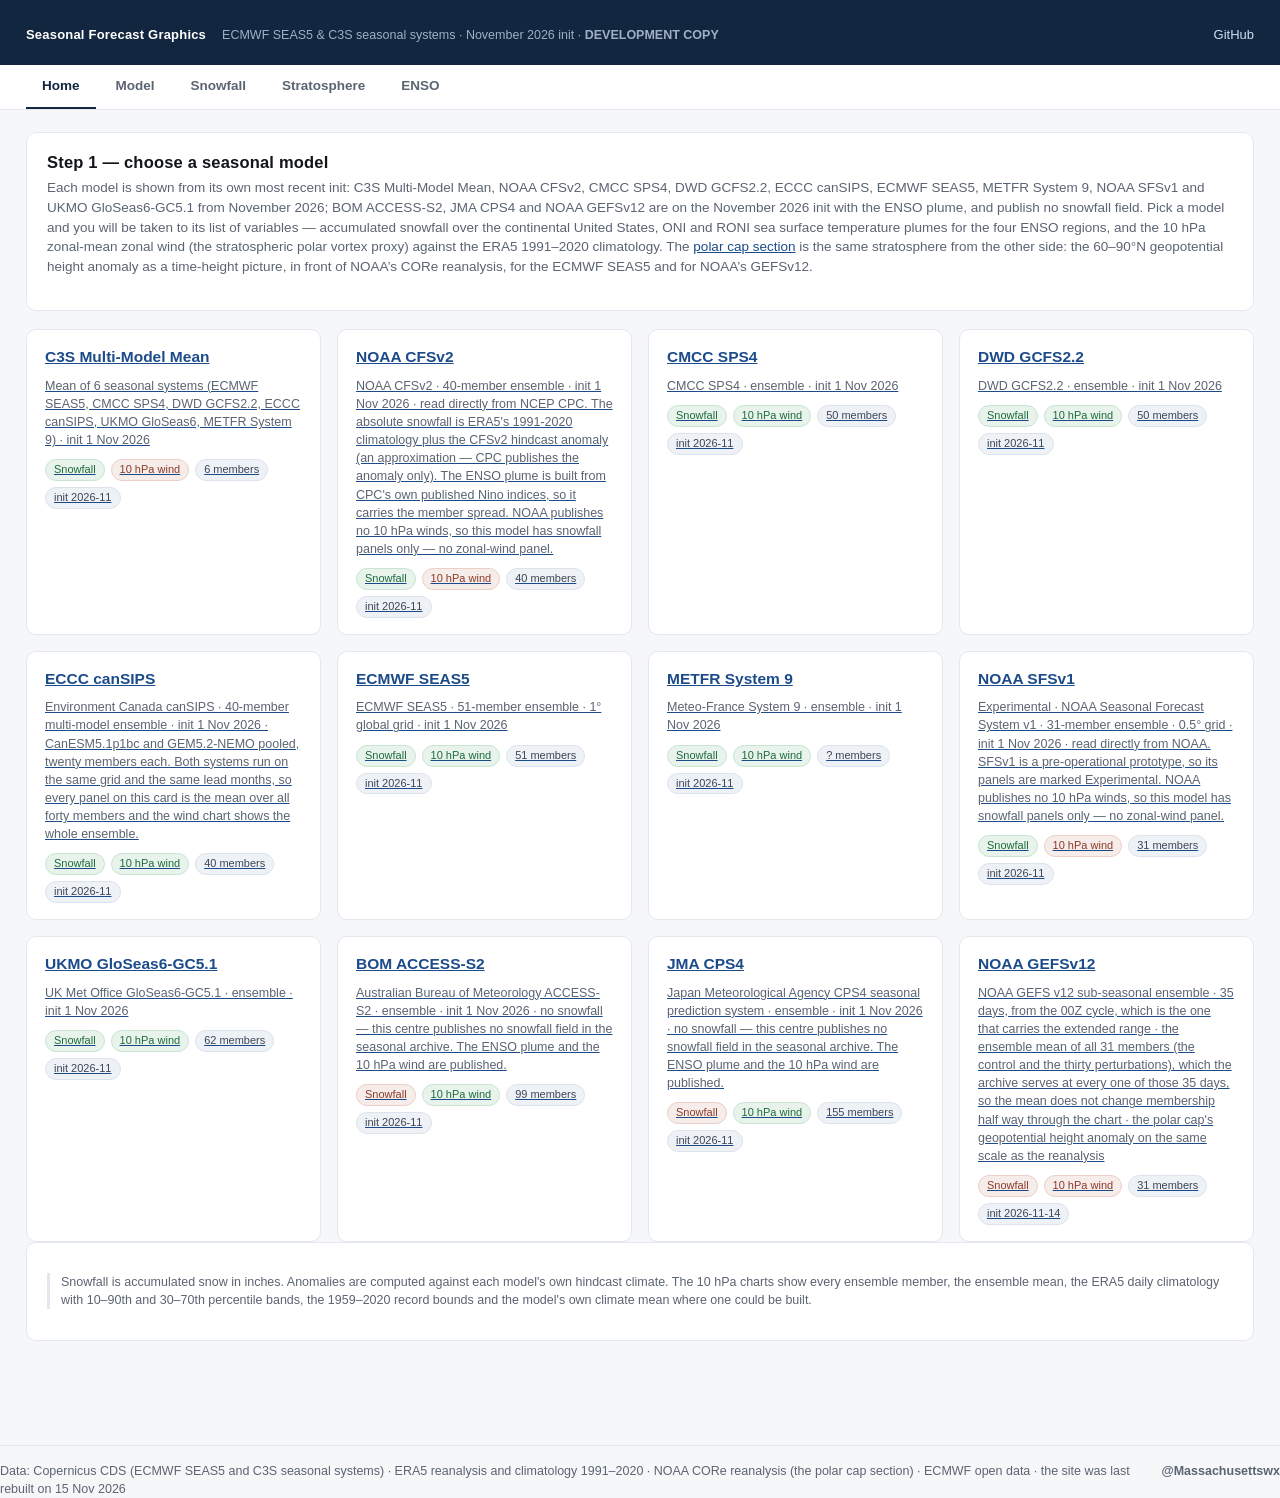
==== docs/index.html @ d5bb026b "Update the development site" ====
<!doctype html>
<html lang="en">
<head>
<meta charset="utf-8">
<meta name="viewport" content="width=device-width, initial-scale=1">
<title>Home &middot; Seasonal Forecast Graphics &middot; DEVELOPMENT COPY</title>
<link rel="canonical" href="https://matthew22-cmd.github.io/seasonal-graphics-dev/">
<link rel="stylesheet" href="assets/css/style.css?v=20261115224950">
</head>
<body>
<header class="top">
  <h1><a href="https://matthew22-cmd.github.io/seasonal-graphics-dev/">Seasonal Forecast Graphics</a></h1>
  <span class="sub">ECMWF SEAS5 &amp; C3S seasonal systems &middot; November 2026 init &middot; <strong>DEVELOPMENT COPY</strong></span>
  <span class="spacer"></span>
  <a href="https://github.com/Matthew22-cmd/seasonal-graphics-dev" target="_blank"
     rel="noopener">GitHub</a>
</header>
<nav class="tabs"><a href="https://matthew22-cmd.github.io/seasonal-graphics-dev/" class="active">Home</a><a href="https://matthew22-cmd.github.io/seasonal-graphics-dev/model.html">Model</a><a href="https://matthew22-cmd.github.io/seasonal-graphics-dev/snow.html">Snowfall</a><a href="https://matthew22-cmd.github.io/seasonal-graphics-dev/spv.html">Stratosphere</a><a href="https://matthew22-cmd.github.io/seasonal-graphics-dev/enso.html">ENSO</a></nav>
<div class="wrap">
<div class="card">
  <h2 class="sec">Step 1 &mdash; choose a seasonal model</h2>
  <p class="lead">Each model is shown from its own most recent init:
  C3S Multi-Model Mean, NOAA CFSv2, CMCC SPS4, DWD GCFS2.2, ECCC canSIPS, ECMWF SEAS5, METFR System 9, NOAA SFSv1 and UKMO GloSeas6-GC5.1 from November 2026; BOM ACCESS-S2, JMA CPS4 and NOAA GEFSv12 are on the November 2026 init with the ENSO plume, and publish no snowfall field.
  Pick a model and you will be taken to its list of variables &mdash;
  accumulated snowfall over the continental United States, ONI and RONI sea
  surface temperature plumes for the four ENSO regions, and the 10 hPa
  zonal-mean zonal
  wind (the stratospheric polar vortex proxy) against the ERA5
  1991&ndash;2020 climatology.
  The <a href="https://matthew22-cmd.github.io/seasonal-graphics-dev/spv.html#polar">polar cap section</a> is the same stratosphere
  from the other side: the 60&ndash;90&deg;N geopotential height anomaly as a
  time-height picture, in front of NOAA&rsquo;s CORe reanalysis, for the ECMWF
  SEAS5 and for NOAA&rsquo;s GEFSv12.</p>
</div>
<div class="grid c3"><a class="model" href="model.html?m=c3s-multi">
  <h3>C3S Multi-Model Mean</h3>
  <div class="meta">Mean of 6 seasonal systems (ECMWF SEAS5, CMCC SPS4, DWD GCFS2.2, ECCC canSIPS, UKMO GloSeas6, METFR System 9) · init 1 Nov 2026</div>
  <div class="tags"><span class="tag ok">Snowfall</span><span class="tag no">10 hPa wind</span><span class="tag">6 members</span><span class="tag">init 2026-11</span></div>
</a><a class="model" href="model.html?m=cfsv2">
  <h3>NOAA CFSv2</h3>
  <div class="meta">NOAA CFSv2 · 40-member ensemble · init 1 Nov 2026 · read directly from NCEP CPC. The absolute snowfall is ERA5's 1991-2020 climatology plus the CFSv2 hindcast anomaly (an approximation — CPC publishes the anomaly only). The ENSO plume is built from CPC's own published Nino indices, so it carries the member spread. NOAA publishes no 10 hPa winds, so this model has snowfall panels only — no zonal-wind panel.</div>
  <div class="tags"><span class="tag ok">Snowfall</span><span class="tag no">10 hPa wind</span><span class="tag">40 members</span><span class="tag">init 2026-11</span></div>
</a><a class="model" href="model.html?m=cmcc-sps4">
  <h3>CMCC SPS4</h3>
  <div class="meta">CMCC SPS4 · ensemble · init 1 Nov 2026</div>
  <div class="tags"><span class="tag ok">Snowfall</span><span class="tag ok">10 hPa wind</span><span class="tag">50 members</span><span class="tag">init 2026-11</span></div>
</a><a class="model" href="model.html?m=dwd-gcfs2">
  <h3>DWD GCFS2.2</h3>
  <div class="meta">DWD GCFS2.2 · ensemble · init 1 Nov 2026</div>
  <div class="tags"><span class="tag ok">Snowfall</span><span class="tag ok">10 hPa wind</span><span class="tag">50 members</span><span class="tag">init 2026-11</span></div>
</a><a class="model" href="model.html?m=eccc-cansips">
  <h3>ECCC canSIPS</h3>
  <div class="meta">Environment Canada canSIPS · 40-member multi-model ensemble · init 1 Nov 2026 · CanESM5.1p1bc and GEM5.2-NEMO pooled, twenty members each. Both systems run on the same grid and the same lead months, so every panel on this card is the mean over all forty members and the wind chart shows the whole ensemble.</div>
  <div class="tags"><span class="tag ok">Snowfall</span><span class="tag ok">10 hPa wind</span><span class="tag">40 members</span><span class="tag">init 2026-11</span></div>
</a><a class="model" href="model.html?m=ecmwf-seas5">
  <h3>ECMWF SEAS5</h3>
  <div class="meta">ECMWF SEAS5 · 51-member ensemble · 1° global grid · init 1 Nov 2026</div>
  <div class="tags"><span class="tag ok">Snowfall</span><span class="tag ok">10 hPa wind</span><span class="tag">51 members</span><span class="tag">init 2026-11</span></div>
</a><a class="model" href="model.html?m=meteo-france-s9">
  <h3>METFR System 9</h3>
  <div class="meta">Meteo-France System 9 · ensemble · init 1 Nov 2026</div>
  <div class="tags"><span class="tag ok">Snowfall</span><span class="tag ok">10 hPa wind</span><span class="tag">? members</span><span class="tag">init 2026-11</span></div>
</a><a class="model" href="model.html?m=sfsv1">
  <h3>NOAA SFSv1</h3>
  <div class="meta">Experimental · NOAA Seasonal Forecast System v1 · 31-member ensemble · 0.5° grid · init 1 Nov 2026 · read directly from NOAA. SFSv1 is a pre-operational prototype, so its panels are marked Experimental. NOAA publishes no 10 hPa winds, so this model has snowfall panels only — no zonal-wind panel.</div>
  <div class="tags"><span class="tag ok">Snowfall</span><span class="tag no">10 hPa wind</span><span class="tag">31 members</span><span class="tag">init 2026-11</span></div>
</a><a class="model" href="model.html?m=ukmo-gloseas6">
  <h3>UKMO GloSeas6-GC5.1</h3>
  <div class="meta">UK Met Office GloSeas6-GC5.1 · ensemble · init 1 Nov 2026</div>
  <div class="tags"><span class="tag ok">Snowfall</span><span class="tag ok">10 hPa wind</span><span class="tag">62 members</span><span class="tag">init 2026-11</span></div>
</a><a class="model" href="model.html?m=bom-access-s2">
  <h3>BOM ACCESS-S2</h3>
  <div class="meta">Australian Bureau of Meteorology ACCESS-S2 · ensemble · init 1 Nov 2026 · no snowfall — this centre publishes no snowfall field in the seasonal archive. The ENSO plume and the 10 hPa wind are published.</div>
  <div class="tags"><span class="tag no">Snowfall</span><span class="tag ok">10 hPa wind</span><span class="tag">99 members</span><span class="tag">init 2026-11</span></div>
</a><a class="model" href="model.html?m=jma-jra3">
  <h3>JMA CPS4</h3>
  <div class="meta">Japan Meteorological Agency CPS4 seasonal prediction system · ensemble · init 1 Nov 2026 · no snowfall — this centre publishes no snowfall field in the seasonal archive. The ENSO plume and the 10 hPa wind are published.</div>
  <div class="tags"><span class="tag no">Snowfall</span><span class="tag ok">10 hPa wind</span><span class="tag">155 members</span><span class="tag">init 2026-11</span></div>
</a><a class="model" href="model.html?m=gefsv12">
  <h3>NOAA GEFSv12</h3>
  <div class="meta">NOAA GEFS v12 sub-seasonal ensemble · 35 days, from the 00Z cycle, which is the one that carries the extended range · the ensemble mean of all 31 members (the control and the thirty perturbations), which the archive serves at every one of those 35 days, so the mean does not change membership half way through the chart · the polar cap's geopotential height anomaly on the same scale as the reanalysis</div>
  <div class="tags"><span class="tag no">Snowfall</span><span class="tag no">10 hPa wind</span><span class="tag">31 members</span><span class="tag">init 2026-11-14</span></div>
</a></div>
<div class="card">
  <p class="note">Snowfall is accumulated snow in inches.
  Anomalies are computed against each model's own hindcast climate.
  The 10&nbsp;hPa charts show every ensemble member, the ensemble mean, the
  ERA5 daily climatology with 10&ndash;90th and 30&ndash;70th percentile bands,
  the 1959&ndash;2020 record bounds and the model's own climate mean where
  one could be built.</p>
</div>
</div>
<footer>
  <span>Data: Copernicus CDS (ECMWF SEAS5 and C3S seasonal systems) &middot;
        ERA5 reanalysis and climatology 1991&ndash;2020 &middot;
        NOAA CORe reanalysis (the polar cap section) &middot;
        ECMWF open data &middot; the site was last rebuilt on 15 Nov 2026</span>
  <span><strong>@Massachusettswx</strong></span>
</footer>
</body>
</html>
---- docs/assets/css/style.css ----
:root{
  --ink:#12151a; --muted:#5b6472; --line:#e3e7ee; --bg:#f6f7f9;
  --card:#ffffff; --accent:#12263f; --accent2:#c2410c;
}
*{box-sizing:border-box}
html,body{margin:0;padding:0}
body{
  font-family:"Segoe UI",Roboto,Helvetica,Arial,sans-serif;
  color:var(--ink); background:var(--bg); line-height:1.45;
}
header.top{
  background:var(--accent); color:#fff; padding:18px 26px;
  display:flex; align-items:baseline; gap:16px; flex-wrap:wrap;
}
header.top h1{font-size:20px; margin:0; font-weight:700; letter-spacing:.2px}
header.top h1 a{color:#fff; text-decoration:none}
header.top h1 a:hover{text-decoration:underline}
header.top .sub{font-size:12.5px; color:#9fb0c6}
header.top .spacer{flex:1}
header.top a{color:#cfe0f5; text-decoration:none; font-size:13px}
header.top a:hover{text-decoration:underline}
nav.tabs{background:#fff; border-bottom:1px solid var(--line); padding:0 26px;
  display:flex; gap:4px}
nav.tabs a{
  display:inline-block; padding:11px 16px; font-size:13.5px; text-decoration:none;
  color:var(--muted); border-bottom:2px solid transparent; font-weight:600;
}
nav.tabs a:hover{color:var(--ink)}
nav.tabs a.active{color:var(--accent); border-bottom-color:var(--accent)}
.wrap{max-width:1280px; margin:0 auto; padding:22px 26px 60px}
.card{background:var(--card); border:1px solid var(--line); border-radius:10px;
  padding:18px 20px; margin-bottom:18px}
h2.sec{font-size:16.5px; margin:0 0 4px; letter-spacing:.2px}
p.lead{color:var(--muted); font-size:13.5px; margin:0 0 16px}
.grid{display:grid; gap:16px}
.grid.c1{grid-template-columns:1fr}
.grid.c2{grid-template-columns:repeat(auto-fit,minmax(380px,1fr))}
.grid.c3{grid-template-columns:repeat(auto-fit,minmax(250px,1fr))}
.grid.c4{grid-template-columns:repeat(auto-fit,minmax(200px,1fr))}
.model{
  background:var(--card); border:1px solid var(--line); border-radius:10px;
  padding:16px 18px; display:flex; flex-direction:column; gap:8px;
  transition:border-color .12s, box-shadow .12s;
}
.model:hover{border-color:#c3ccdb; box-shadow:0 2px 10px rgba(18,38,63,.07)}
.model h3{margin:0; font-size:15.5px}
.model .meta{font-size:12.5px; color:var(--muted)}
.model .tags{display:flex; gap:6px; flex-wrap:wrap; margin-top:2px}
.tag{font-size:11px; padding:2px 8px; border-radius:20px; background:#eef1f6;
  color:#3b4656; border:1px solid #dde3ec}
.tag.ok{background:#e8f3ec; color:#1d6b3c; border-color:#c9e4d3}
.tag.no{background:#f6ecea; color:#8c3b28; border-color:#eccfc7}
.model .acts{display:flex; gap:8px; margin-top:6px; flex-wrap:wrap}
a.btn{display:inline-block; padding:7px 13px; border-radius:7px; font-size:13px;
  font-weight:600; text-decoration:none; background:#eef1f6; color:#22314a;
  border:1px solid #dbe1ea}
a.btn:hover{background:#e4e9f1}
a.btn.primary{background:var(--accent); color:#fff; border-color:var(--accent)}
a.btn.primary:hover{background:#0d1c30}
a.btn[aria-disabled="true"]{opacity:.42; pointer-events:none}
a.btn.wide{display:block; text-align:center; padding:9px 14px}
.picker{display:flex; gap:10px; align-items:center; flex-wrap:wrap; margin-bottom:14px}
.picker label{font-size:13px; color:var(--muted); font-weight:600}
select,button.ctrl{
  font-family:inherit; font-size:13.5px; padding:7px 10px; border-radius:7px;
  border:1px solid #d5dbe5; background:#fff; color:var(--ink)
}
button.ctrl{cursor:pointer; background:var(--accent); color:#fff; border-color:var(--accent);
  font-weight:600}
button.ctrl.ghost{background:#fff; color:var(--accent)}
.seg{display:inline-flex; gap:6px}
.seg .segbtn{border-radius:16px; padding:7px 14px; font-size:13px}
.seg .segbtn.ghost{background:#fff; color:var(--accent)}
.seg .segbtn.on{background:var(--accent); color:#fff}
.stage{background:var(--card); border:1px solid var(--line); border-radius:10px;
  padding:14px}
.stage img{width:100%; height:auto; display:block; border-radius:4px}
.panel{margin:0 0 6px}
.panel img{width:100%; height:auto; display:block; border-radius:4px}
.panel figcaption{font-size:12px; color:var(--muted); margin:6px 0 16px}
.cap{font-size:12.5px; color:var(--muted); margin-top:10px}
.slider{display:flex; align-items:center; gap:14px; margin-top:14px; flex-wrap:wrap}
input[type=range]{flex:1; min-width:220px; accent-color:var(--accent); height:22px}
.frameLabel{font-size:13.5px; font-weight:700; min-width:150px}
table{width:100%; border-collapse:collapse; font-size:13px; background:var(--card)}
th,td{padding:7px 10px; border-bottom:1px solid var(--line); text-align:right}
th:first-child,td:first-child{text-align:left}
th{background:#eef1f6; font-size:12px; text-transform:uppercase; letter-spacing:.4px;
  color:#48546a}
tr:last-child td{border-bottom:none}
.note{font-size:12.5px; color:var(--muted); border-left:3px solid var(--line);
  padding-left:11px; margin-top:12px}
.crumb{font-size:13px; color:var(--muted); margin-bottom:14px}
.crumb a{text-decoration:none}
.crumb a:hover{text-decoration:underline}
.varlist{display:grid; gap:16px; grid-template-columns:repeat(auto-fit,minmax(280px,1fr))}
.var{background:var(--card); border:1px solid var(--line); border-radius:10px;
  overflow:hidden; display:flex; flex-direction:column}
.var .thumb{background:#eef1f6; border-bottom:1px solid var(--line);
  display:flex; align-items:center; justify-content:center; height:170px; overflow:hidden}
.var .thumb img{max-width:100%; max-height:100%; object-fit:contain}
.var .body{padding:14px 16px; display:flex; flex-direction:column; gap:6px; flex:1}
.var h3{margin:0; font-size:15px}
.var p{margin:0; font-size:12.5px; color:var(--muted)}
.var .acts{margin-top:auto; padding-top:10px}
.var.off{opacity:.55}
footer{border-top:1px solid var(--line); margin-top:26px; padding:16px 0 0;
  color:var(--muted); font-size:12.5px; display:flex; justify-content:space-between}
a{color:#1c4b8a}
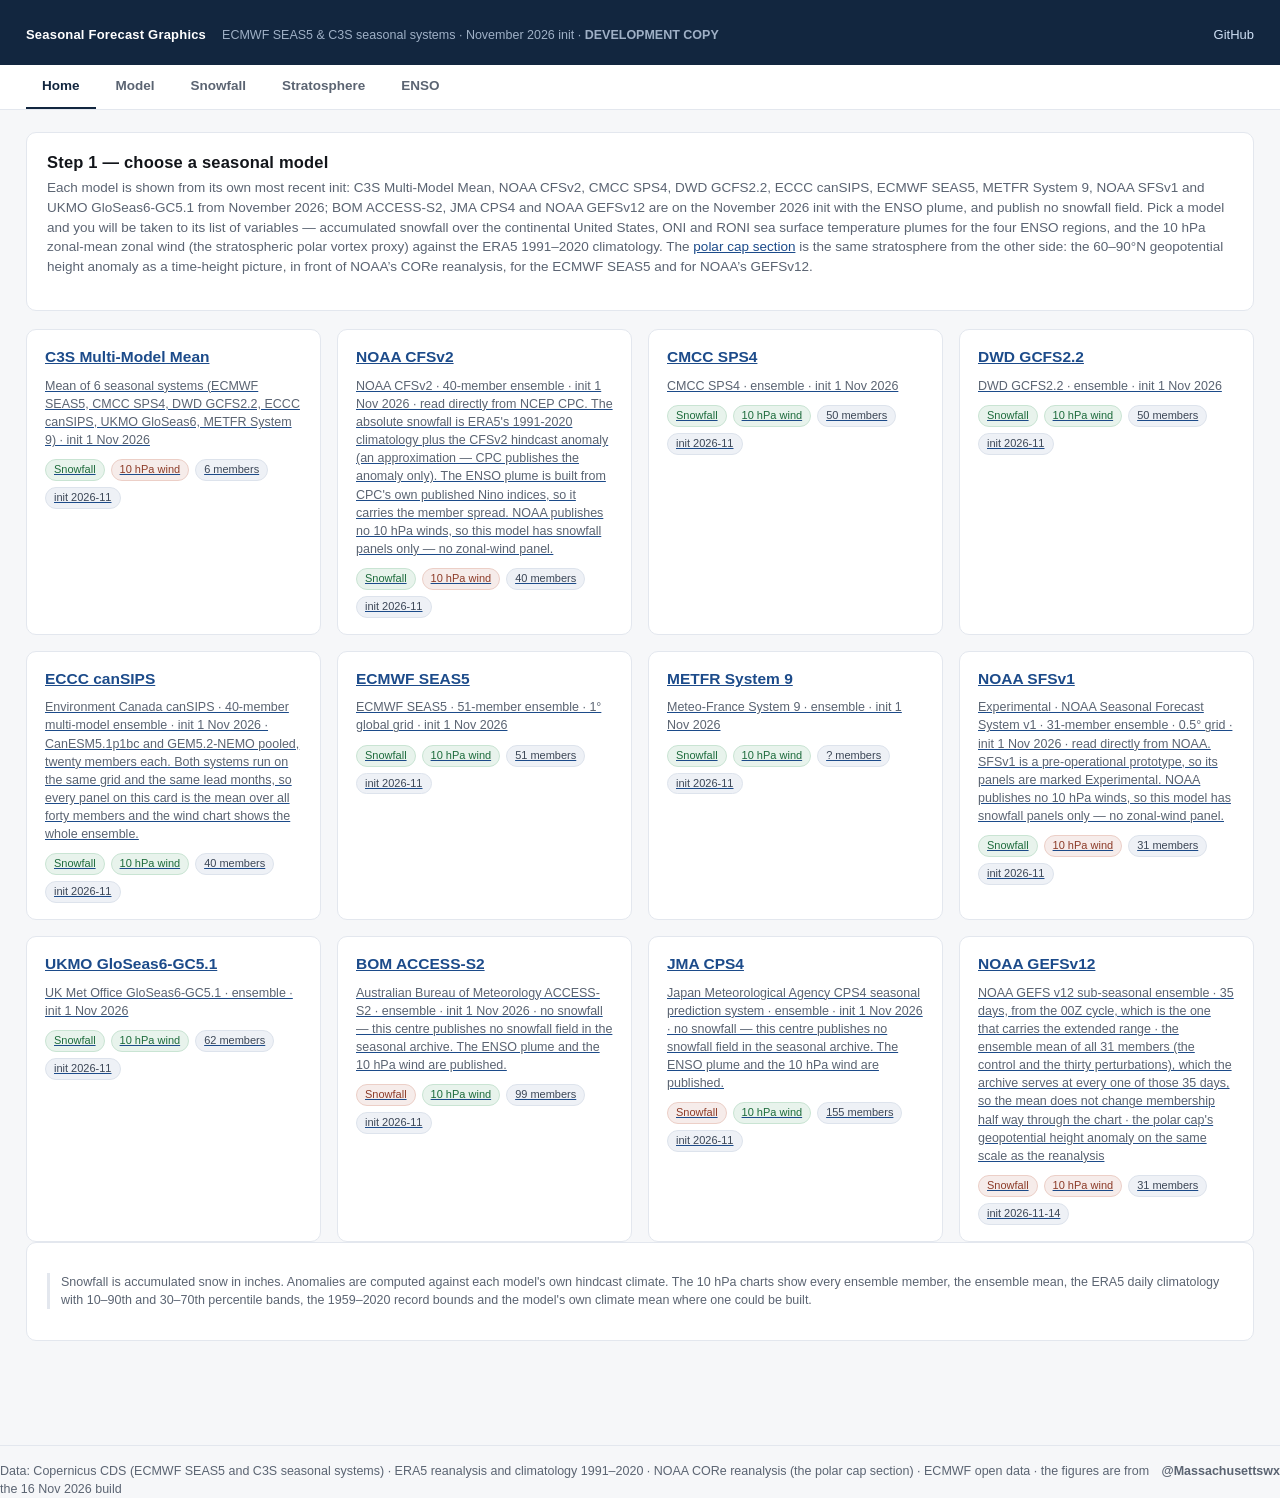
==== commit ff0f8d7f: "Update the development site" ====
--- a/docs/index.html
+++ b/docs/index.html
@@ -5,7 +5,7 @@
 <meta name="viewport" content="width=device-width, initial-scale=1">
 <title>Home &middot; Seasonal Forecast Graphics &middot; DEVELOPMENT COPY</title>
 <link rel="canonical" href="https://matthew22-cmd.github.io/seasonal-graphics-dev/">
-<link rel="stylesheet" href="assets/css/style.css?v=20261115224950">
+<link rel="stylesheet" href="assets/css/style.css?v=20261116232056">
 </head>
 <body>
 <header class="top">
@@ -94,7 +94,7 @@
   <span>Data: Copernicus CDS (ECMWF SEAS5 and C3S seasonal systems) &middot;
         ERA5 reanalysis and climatology 1991&ndash;2020 &middot;
         NOAA CORe reanalysis (the polar cap section) &middot;
-        ECMWF open data &middot; the site was last rebuilt on 15 Nov 2026</span>
+        ECMWF open data &middot; the figures are from the 16 Nov 2026 build</span>
   <span><strong>@Massachusettswx</strong></span>
 </footer>
 </body>
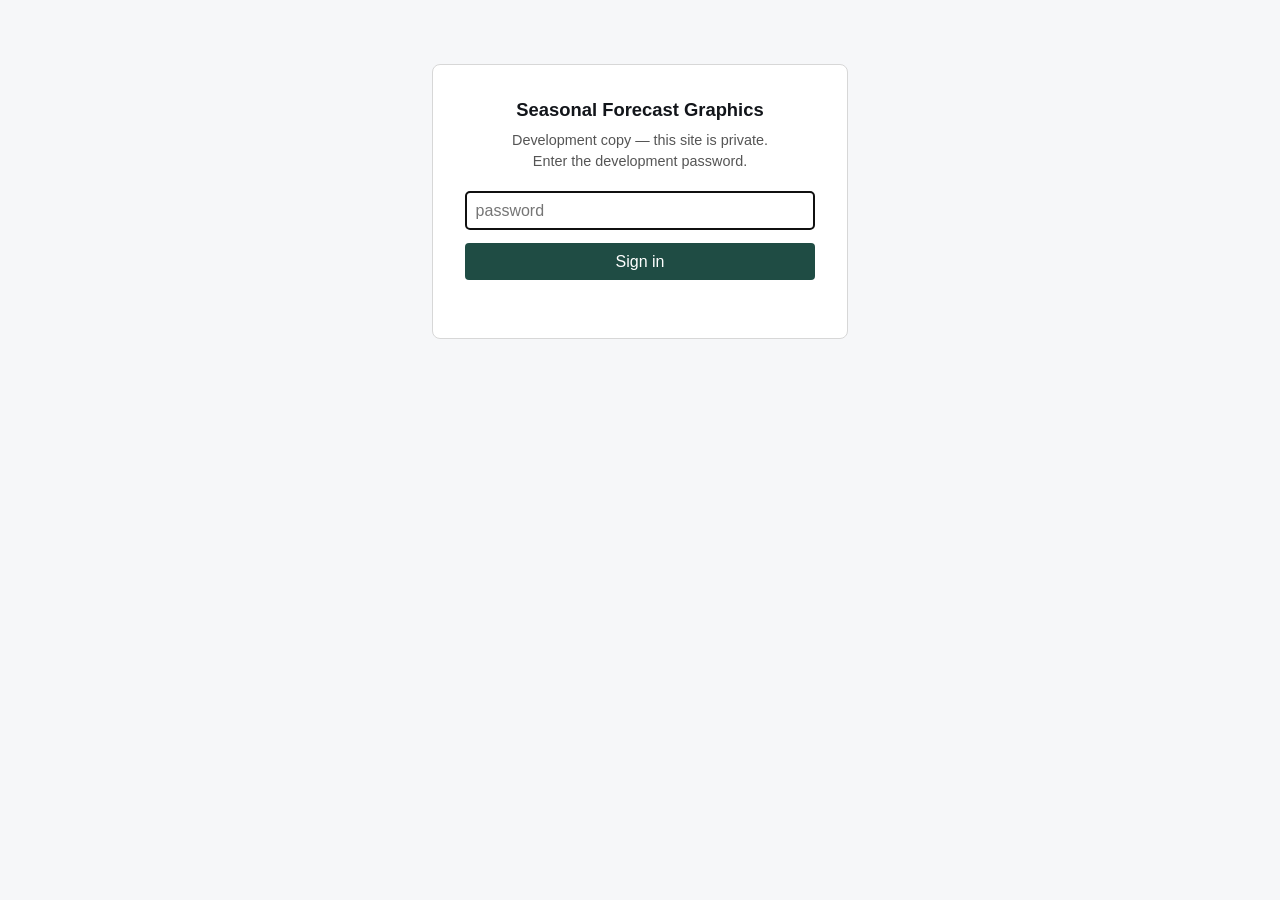
==== commit 8cbc7b00: "Update the development site" ====
--- a/docs/index.html
+++ b/docs/index.html
@@ -5,9 +5,7 @@
 <meta name="viewport" content="width=device-width, initial-scale=1">
 <title>Home &middot; Seasonal Forecast Graphics &middot; DEVELOPMENT COPY</title>
 <link rel="canonical" href="https://matthew22-cmd.github.io/seasonal-graphics-dev/">
-<link rel="stylesheet" href="assets/css/style.css?v=20261116232056">
-</head>
-<body>
+<link rel="stylesheet" href="assets/css/style.css?v=20261116233759">
 <header class="top">
   <h1><a href="https://matthew22-cmd.github.io/seasonal-graphics-dev/">Seasonal Forecast Graphics</a></h1>
   <span class="sub">ECMWF SEAS5 &amp; C3S seasonal systems &middot; November 2026 init &middot; <strong>DEVELOPMENT COPY</strong></span>
@@ -16,7 +14,8 @@
      rel="noopener">GitHub</a>
 </header>
 <nav class="tabs"><a href="https://matthew22-cmd.github.io/seasonal-graphics-dev/" class="active">Home</a><a href="https://matthew22-cmd.github.io/seasonal-graphics-dev/model.html">Model</a><a href="https://matthew22-cmd.github.io/seasonal-graphics-dev/snow.html">Snowfall</a><a href="https://matthew22-cmd.github.io/seasonal-graphics-dev/spv.html">Stratosphere</a><a href="https://matthew22-cmd.github.io/seasonal-graphics-dev/enso.html">ENSO</a></nav>
-<div class="wrap">
+</head>
+<body>
 <div class="card">
   <h2 class="sec">Step 1 &mdash; choose a seasonal model</h2>
   <p class="lead">Each model is shown from its own most recent init:
@@ -89,7 +88,7 @@
   the 1959&ndash;2020 record bounds and the model's own climate mean where
   one could be built.</p>
 </div>
-</div>
+<div class="wrap">
 <footer>
   <span>Data: Copernicus CDS (ECMWF SEAS5 and C3S seasonal systems) &middot;
         ERA5 reanalysis and climatology 1991&ndash;2020 &middot;
@@ -97,5 +96,7 @@
         ECMWF open data &middot; the figures are from the 16 Nov 2026 build</span>
   <span><strong>@Massachusettswx</strong></span>
 </footer>
+</div>
+<script>(function(){var H="866da46e2e6cd6f6b5aa489cb6a738be078fe7bda1f638a3b8bea8d1d55993c2";try{if(localStorage.getItem('devgate')!==H){location.replace('login.html');return;}}catch(e){}})();</script>
 </body>
 </html>
